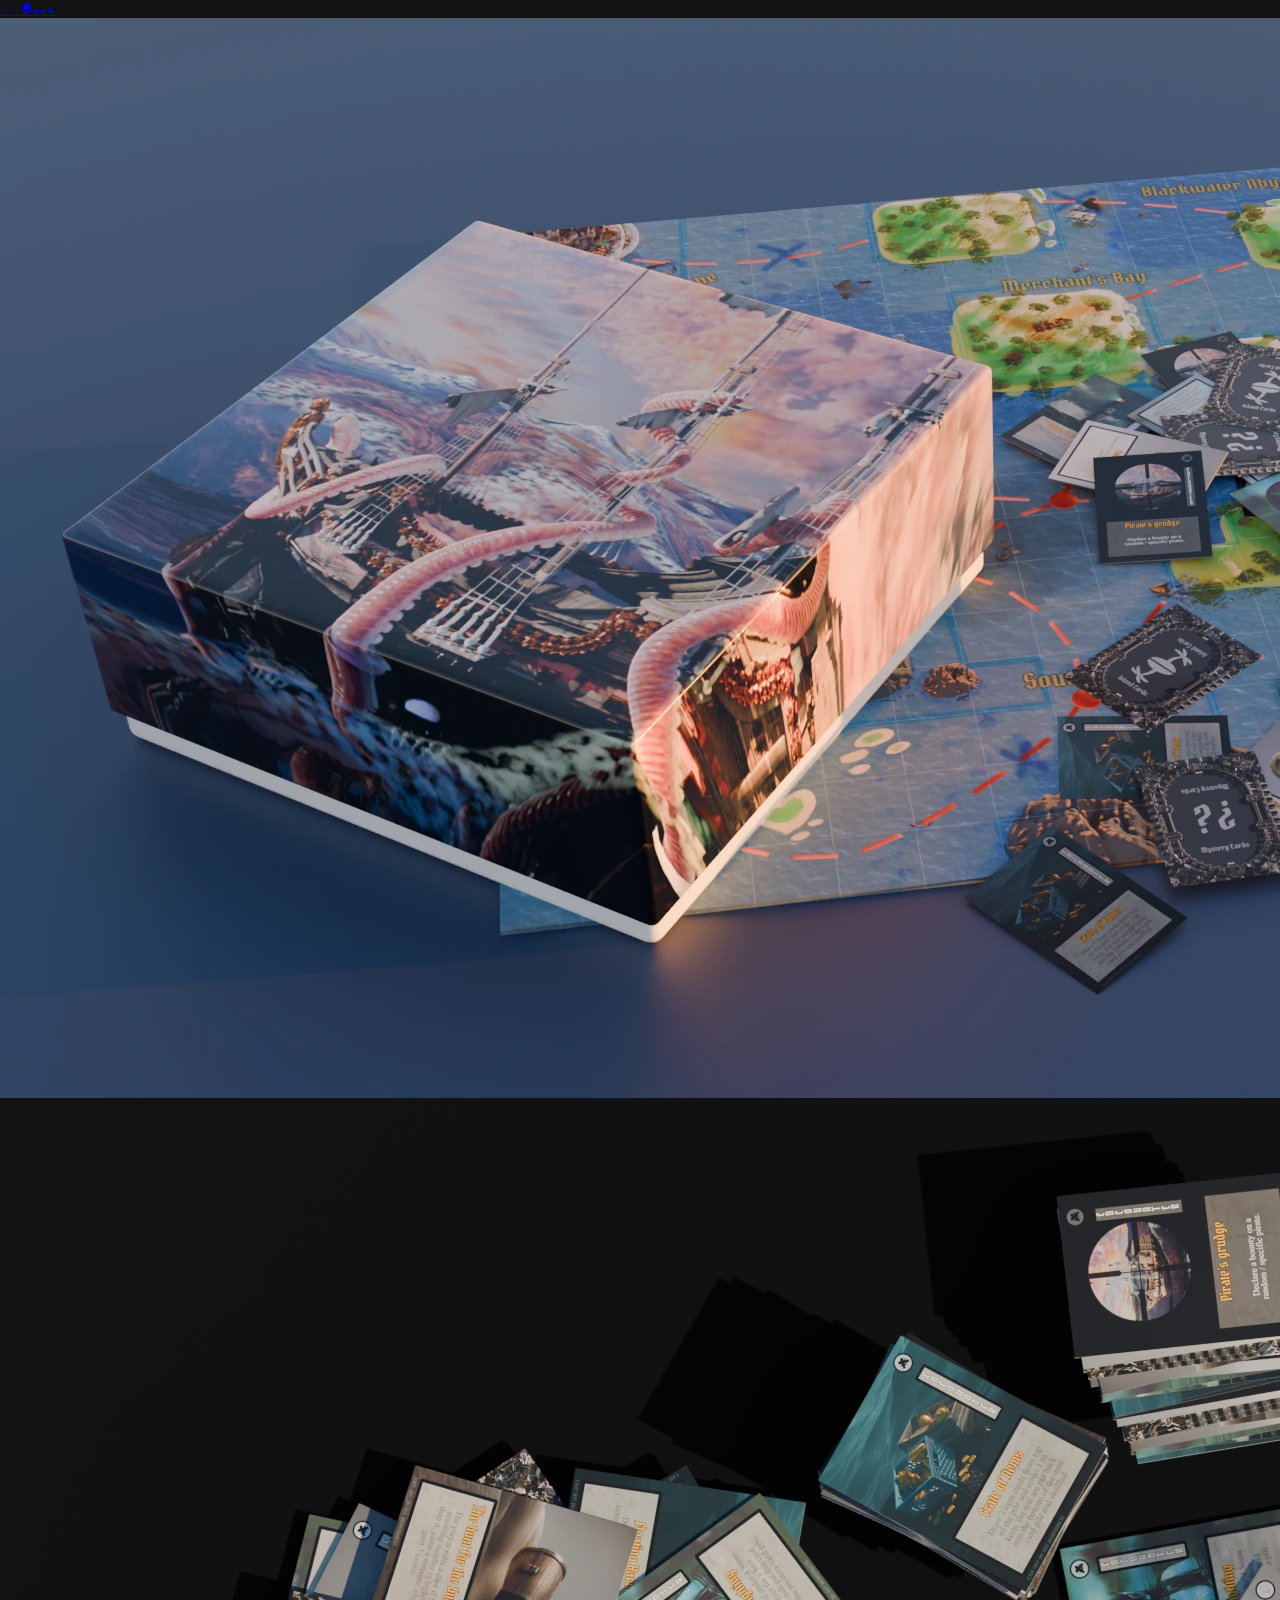
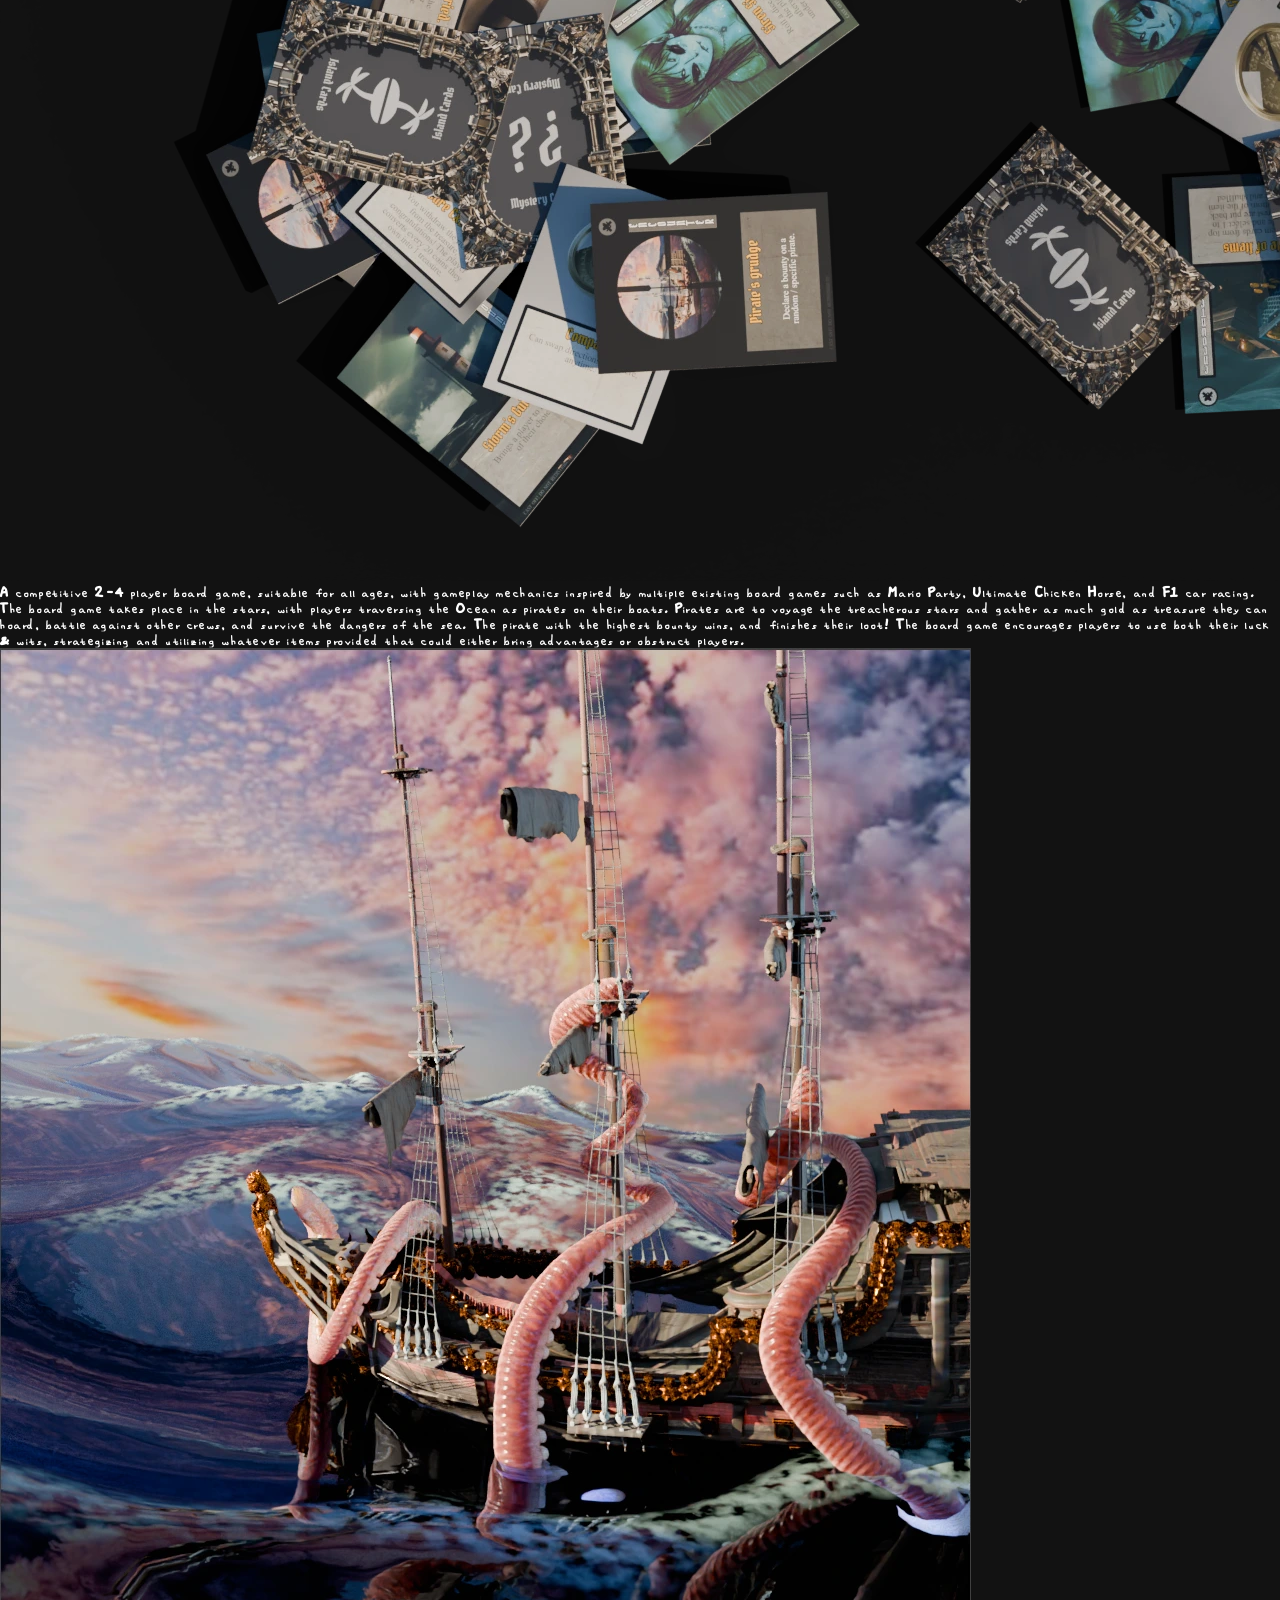
==== castoff.html @ bf1ba61a "castoff" ====
<!DOCTYPE html>
<html lang="en">
<head>
<meta charset="UTF-8">
<meta name="viewport" content="width=device-width, initial-scale=1.0">
<title>Cast Off! — Ethanael Yovan</title>
<link rel="stylesheet" href="style.css">
<link rel="stylesheet" href="project.css">
</head>
<body>

<a class="project-back" href="index.html">&larr; Back</a>

<section class="project-hero">
  <img class="project-hero__image" src="assets/projects/castoff/box.webp" alt="Cast off! board game box render">
</section>

<section class="project-gallery">
  <img class="project-gallery__image" src="assets/projects/castoff/cards.webp" alt="Cast off! game cards and components">
</section>

<section class="project-detail">
  <p class="project-detail__text">
    A competitive 2-4 player board game, suitable for all ages, with gameplay mechanics inspired by multiple existing board games such as Mario Party, Ultimate Chicken Horse, and F1 car racing. The board game takes place in the stars, with players traversing the Ocean as pirates on their boats. Pirates are to voyage the treacherous stars and gather as much gold as treasure they can hoard, battle against other crews, and survive the dangers of the sea. The pirate with the highest bounty wins, and finishes their loot! The board game encourages players to use both their luck &amp; wits, strategizing and utilizing whatever items provided that could either bring advantages or obstruct players.
  </p>
  <img class="project-detail__image" src="assets/projects/castoff/ship.webp" alt="Cast off! ship at sunset">
</section>

</body>
</html>
---- style.css ----
@font-face {
  font-family: 'CustomHand';
  src: url('assets/fonts/Mousewritten_2026-08-04_1544-Regular.ttf') format('truetype');
  font-weight: 400;
  font-display: swap;
}

:root {
  --bg: #121212;
  --fg: #ffffff;
  --font-hand: 'CustomHand', cursive;
  --edge: clamp(24px, 6vw, 110px);
}

* {
  margin: 0;
  padding: 0;
  box-sizing: border-box;
}

html, body {
  background: var(--bg);
  color: var(--fg);
  height: 100%;
}

body {
  font-family: var(--font-hand);
  letter-spacing: 0.1em;
}

.hero {
  position: relative;
  width: 100%;
  line-height: 0;
}

.hero__image {
  display: block;
  width: 100%;
  height: auto;
}

.hero__name-overlay {
  position: absolute;
  top: 32%;
  left: 62%;
  right: 4%;
  display: flex;
  flex-direction: column;
  line-height: 0.95;
}

.hero__name-line {
  font-family: var(--font-hand);
  font-weight: 400;
  font-size: 7.2vw;
  color: var(--fg);
  white-space: nowrap;
}

.hero__contact-overlay {
  position: absolute;
  top: 5%;
  right: 10%;
  display: flex;
  flex-direction: column;
  align-items: flex-end;
  text-align: right;
  line-height: 1.3;
}

.hero__contact-line {
  font-family: var(--font-hand);
  font-weight: 400;
  font-size: 1.7vw;
  color: var(--fg);
  white-space: nowrap;
}

.marquee__item span,
.quote__text span {
  transition: color 0.15s ease;
}

.marquee__item span:hover,
.quote__text span:hover {
  color: #ff0000;
}


.marquee {
  width: 100%;
  overflow: hidden;
  border-top: 2px solid var(--fg);
  border-bottom: 2px solid var(--fg);
  padding: clamp(10px, 2vw, 20px) 0;
}

.marquee__track {
  display: flex;
  width: max-content;
  white-space: nowrap;
  animation: marquee-scroll 60s linear infinite;
}

.marquee__item {
  font-family: var(--font-hand);
  font-size: clamp(1.1rem, 2.4vw, 2rem);
  color: var(--fg);
  padding: 0 clamp(20px, 3vw, 40px);
  letter-spacing: 0.02em;
}

@keyframes marquee-scroll {
  from { transform: translateX(0); }
  to { transform: translateX(-50%); }
}

@media (prefers-reduced-motion: reduce) {
  .marquee__track {
    animation: none;
  }
}



.links-wrap {
  padding: 0 0 clamp(16px, 3vw, 32px);
}

.links-wrap .marquee {
  transition: border-color 0.15s ease;
}

.links-wrap .marquee:has(.marquee__link:hover) {
  border-color: #ff0000;
}

.marquee__link {
  display: inline-flex;
  align-items: center;
  color: inherit;
  text-decoration: none;
}

.marquee__divider {
  display: inline-flex;
  align-items: center;
  font-family: var(--font-hand);
  font-size: clamp(1.1rem, 2.4vw, 2rem);
  color: var(--fg);
  opacity: 0.4;
  padding: 0 clamp(4px, 0.8vw, 10px);
  transition: color 0.15s ease, opacity 0.15s ease;
}

.marquee__link:hover .marquee__item {
  color: #ff0000;
}

.marquee__link:hover + .marquee__divider,
.marquee__divider:has(+ .marquee__link:hover) {
  color: #ff0000;
  opacity: 1;
}



.projects {
  width: 100%;
  padding: clamp(32px, 6vw, 72px) var(--edge);
}

.projects__list {
  display: flex;
  flex-direction: column;
  gap: clamp(28px, 5vw, 56px);
}

.project-card {
  display: flex;
  gap: clamp(20px, 3vw, 40px);
  align-items: flex-start;
}

.project-card__thumb-link {
  flex: 0 0 46%;
  width: 46%;
  display: block;
}

.project-card__thumb {
  width: 100%;
  aspect-ratio: 16 / 9;
  height: auto;
  object-fit: cover;
  border-radius: 6px;
  display: block;
  border: 3px solid transparent;
  transition: transform 0.25s ease, box-shadow 0.25s ease, border-color 0.25s ease;
}

.project-card__thumb-link:hover .project-card__thumb,
.project-card__thumb-link:focus-visible .project-card__thumb {
  transform: translateY(-8px) scale(1.03);
  box-shadow: 0 18px 30px rgba(0, 0, 0, 0.5);
  border-color: #ff0000;
}

.project-card__body {
  flex: 1;
  min-width: 0;
}

.project-card__name {
  font-family: var(--font-hand);
  font-weight: 400;
  font-size: 3vw;
  color: var(--fg);
  margin-bottom: clamp(8px, 1.4vw, 16px);
}

.project-card__description {
  font-family: var(--font-hand);
  font-weight: 400;
  font-size: 2vw;
  line-height: 1.5;
  color: var(--fg);
  opacity: 0.85;
}

@media (max-width: 700px) {
  .project-card {
    flex-direction: column;
  }

  .project-card__thumb-link {
    width: 100%;
  }
}


.quote {
  width: 100%;
  padding: clamp(48px, 8vw, 96px) var(--edge);
  display: flex;
  justify-content: center;
  align-items: center;
  text-align: center;
}

.quote__text {
  font-family: var(--font-hand);
  font-weight: 400;
  font-size: clamp(1.4rem, 3.4vw, 2.6rem);
  line-height: 1.3;
  color: var(--fg);
  max-width: 900px;
}



.gallery {
  width: 100%;
  padding: clamp(32px, 6vw, 72px) var(--edge) var(--edge);
}

.gallery__grid {
  column-count: 6;
  column-gap: clamp(10px, 1.2vw, 18px);
}

.gallery__item {
  width: 100%;
  display: block;
  margin-bottom: clamp(10px, 1.2vw, 18px);

  padding: 0;
  border: none;
  background: transparent;
  cursor: pointer;

  break-inside: avoid;
}

.gallery__item img {
  width: 100%;
  height: auto;
  display: block;

  transition: transform 0.25s ease, opacity 0.25s ease;
}


/* hover */
.gallery__item:hover img {
  transform: scale(1.03);
  opacity: 0.85;
}


/* keyboard accessibility */
.gallery__item:focus-visible {
  outline: 2px solid var(--fg);
  outline-offset: 6px;
}




.lightbox {
  position: fixed;
  inset: 0;

  background: rgba(0,0,0,0.9);

  display: flex;
  justify-content: center;
  align-items: center;

  z-index: 9999;

  opacity: 0;
  pointer-events: none;

  transition: opacity 0.3s ease;
}


.lightbox.active {
  opacity: 1;
  pointer-events: auto;
}


.lightbox__img {
  max-width: 90vw;
  max-height: 90vh;

  object-fit: contain;

  animation: zoom 0.25s ease;
}


.lightbox__close {
  position: absolute;

  top: 30px;
  right: 40px;

  background: none;
  border: none;

  color: white;

  font-size: 50px;
  font-family: inherit;

  cursor: pointer;
}


@keyframes zoom {
  from {
    transform: scale(0.8);
    opacity: 0;
  }

  to {
    transform: scale(1);
    opacity: 1;
  }
}


@media (max-width: 1100px) {
  .gallery__grid {
    column-count: 4;
  }
}


@media (max-width: 900px) {
  .gallery__grid {
    column-count: 3;
  }
}



@media (max-width: 600px) {
  .gallery__grid {
    column-count: 2;
  }
}


body {
  cursor: url("assets/cursors/cursor.png") 16 16, auto;
}



a,
button,
.gallery__item {
  cursor: url("assets/cursors/pointer.png") 16 16, pointer;
}



input,
textarea,
[contenteditable="true"],
.marquee,
.quote,
.projects,
.hero__name-overlay,
.hero__contact-overlay {
  cursor: url("assets/cursors/text.png") 16 16, text;
}



a:active,
button:active,
.gallery__item:active {
  cursor: url("assets/cursors/clicking.png") 16 16, pointer;
}
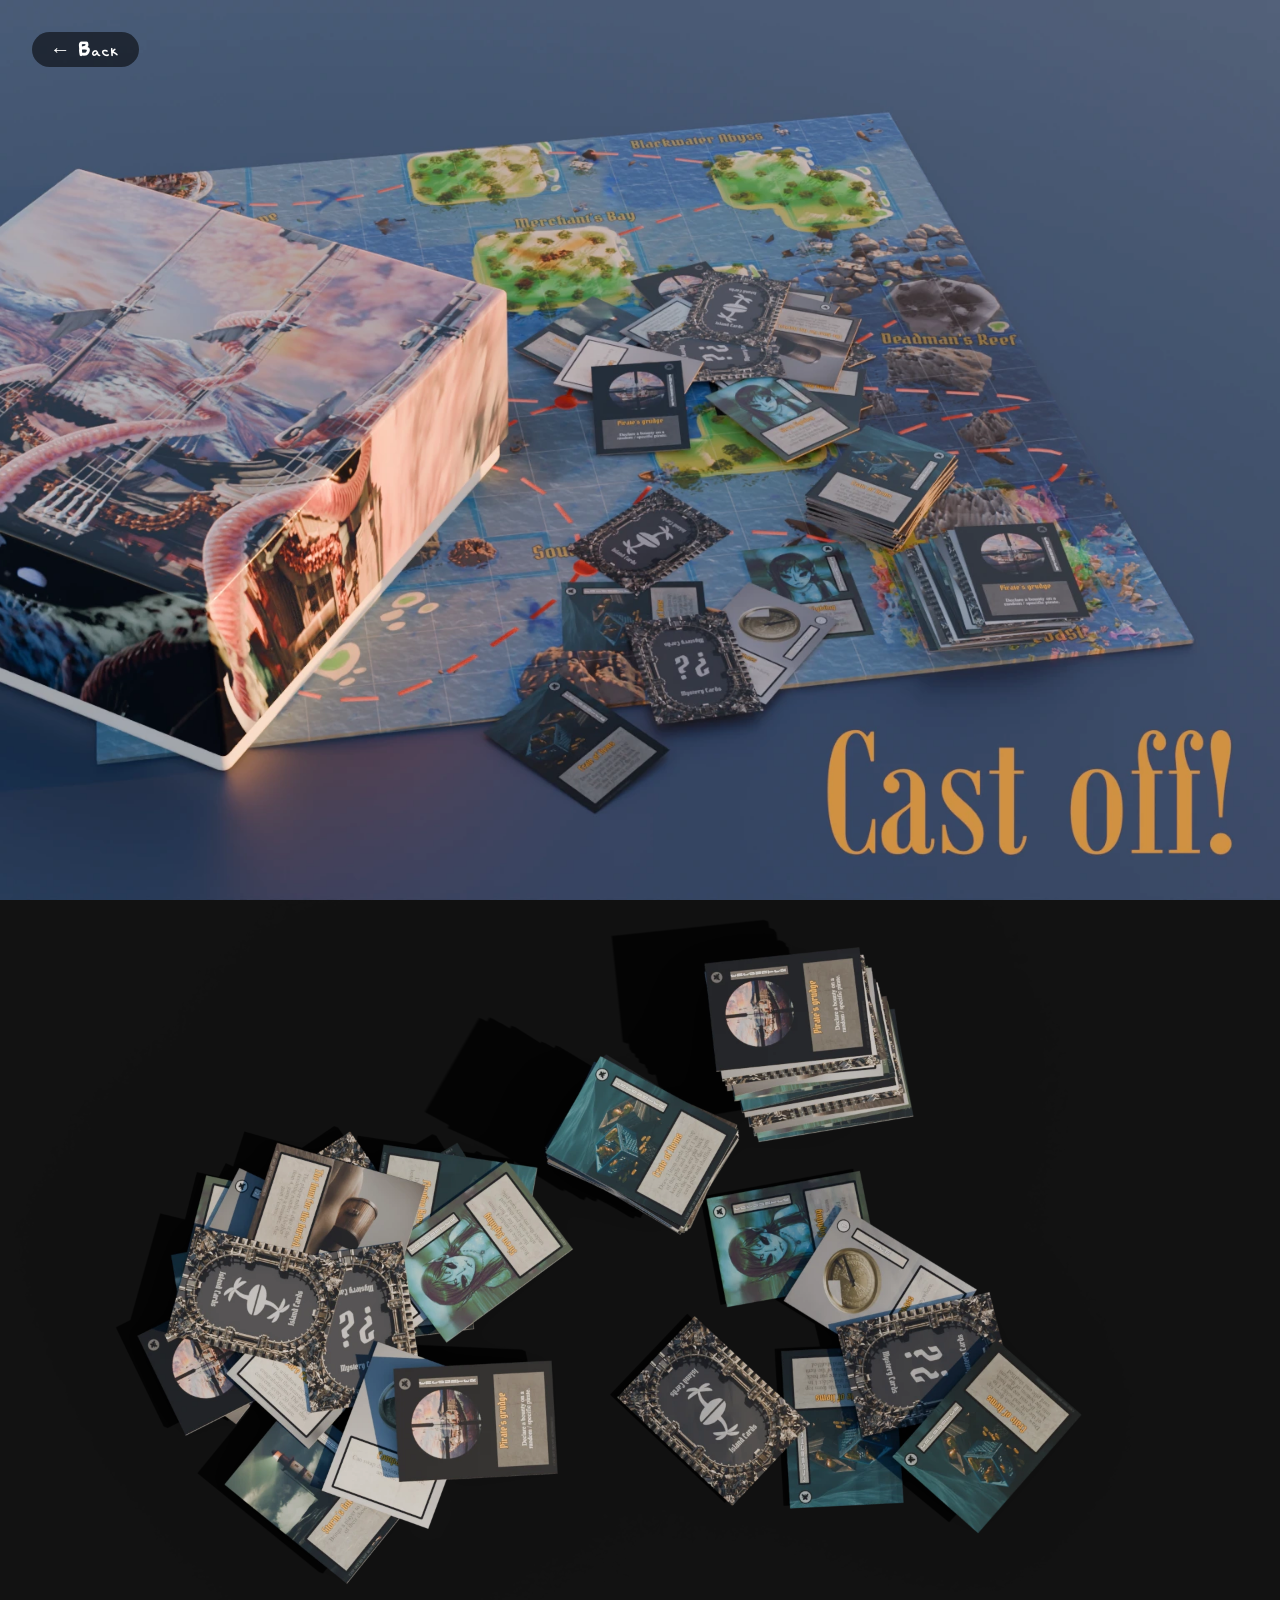
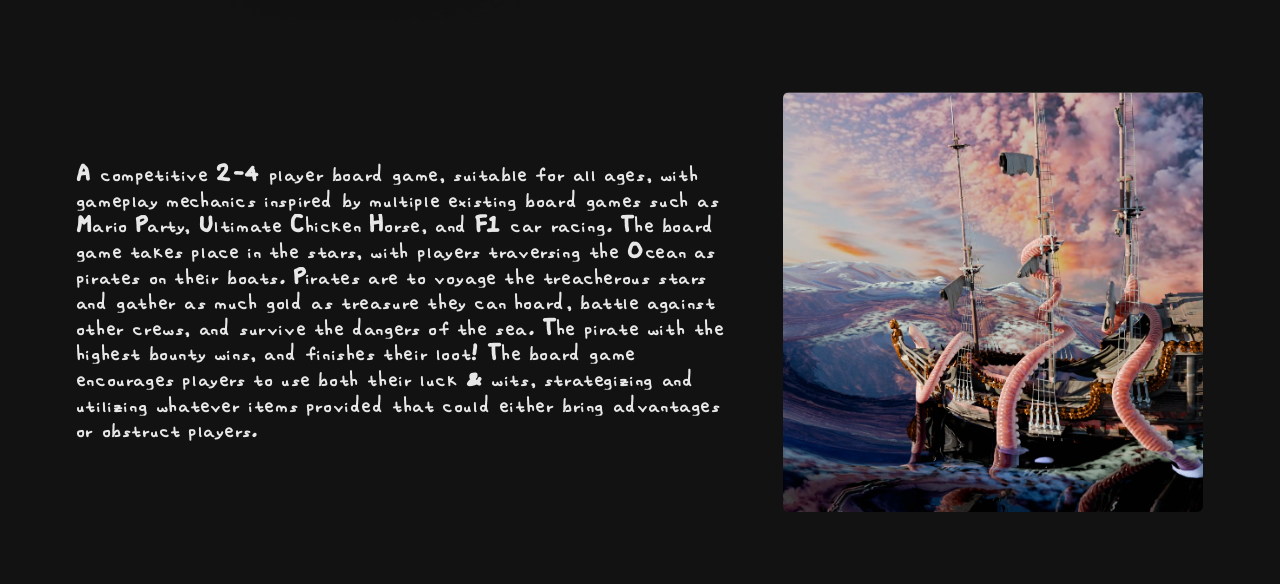
==== commit c6bd8653: "Update castoff.html" ====
--- a/castoff.html
+++ b/castoff.html
@@ -5,7 +5,7 @@
 <meta name="viewport" content="width=device-width, initial-scale=1.0">
 <title>Cast Off! — Ethanael Yovan</title>
 <link rel="stylesheet" href="style.css">
-<link rel="stylesheet" href="project.css">
+<link rel="stylesheet" href="Project.css">
 </head>
 <body>
 
--- a/Project.css
+++ b/Project.css
@@ -0,0 +1,107 @@
+/* =========================
+   PROJECT DETAIL PAGES
+   (shared by castoff.html, flopipe.html, etc.)
+========================= */
+
+.project-back {
+  position: fixed;
+  top: clamp(16px, 3vw, 32px);
+  left: clamp(16px, 3vw, 32px);
+  z-index: 10;
+
+  font-family: var(--font-hand);
+  font-size: clamp(1rem, 1.6vw, 1.3rem);
+  color: var(--fg);
+  text-decoration: none;
+
+  background: rgba(0, 0, 0, 0.55);
+  padding: 6px 18px;
+  border-radius: 999px;
+
+  transition: opacity 0.2s ease;
+}
+
+.project-back:hover {
+  opacity: 0.65;
+}
+
+/* ---- hero image + title overlay ---- */
+
+.project-hero {
+  position: relative;
+  width: 100%;
+  height: 100svh;
+  overflow: hidden;
+}
+
+.project-hero__image {
+  display: block;
+  width: 100%;
+  height: 100%;
+  object-fit: cover;
+  object-position: bottom right;
+}
+
+.project-hero__title {
+  position: absolute;
+  bottom: 6%;
+  right: 5%;
+  font-family: var(--font-hand);
+  font-weight: 400;
+  font-size: clamp(2.2rem, 6vw, 5rem);
+  color: #e8823c;
+  text-shadow: 0 4px 18px rgba(0, 0, 0, 0.55);
+}
+
+/* ---- scattered components / gallery image ---- */
+
+.project-gallery {
+  width: 100%;
+  background: var(--bg);
+}
+
+.project-gallery__image {
+  display: block;
+  width: 100%;
+  height: auto;
+}
+
+/* ---- description + side image ---- */
+
+.project-detail {
+  width: 100%;
+  padding: clamp(32px, 6vw, 72px) var(--edge);
+  display: flex;
+  gap: clamp(28px, 4vw, 56px);
+  align-items: center;
+}
+
+.project-detail__text {
+  flex: 1.4;
+  font-family: var(--font-hand);
+  font-weight: 400;
+  font-size: 2vw;
+  line-height: 1;
+  color: var(--fg);
+  opacity: 0.9;
+}
+
+.project-detail__image {
+  flex: 1;
+  width: 100%;
+  max-width: 420px;
+  aspect-ratio: 1 / 1;
+  object-fit: cover;
+  border-radius: 6px;
+  display: block;
+}
+
+@media (max-width: 800px) {
+  .project-detail {
+    flex-direction: column;
+  }
+
+  .project-detail__image {
+    max-width: 100%;
+  }
+}
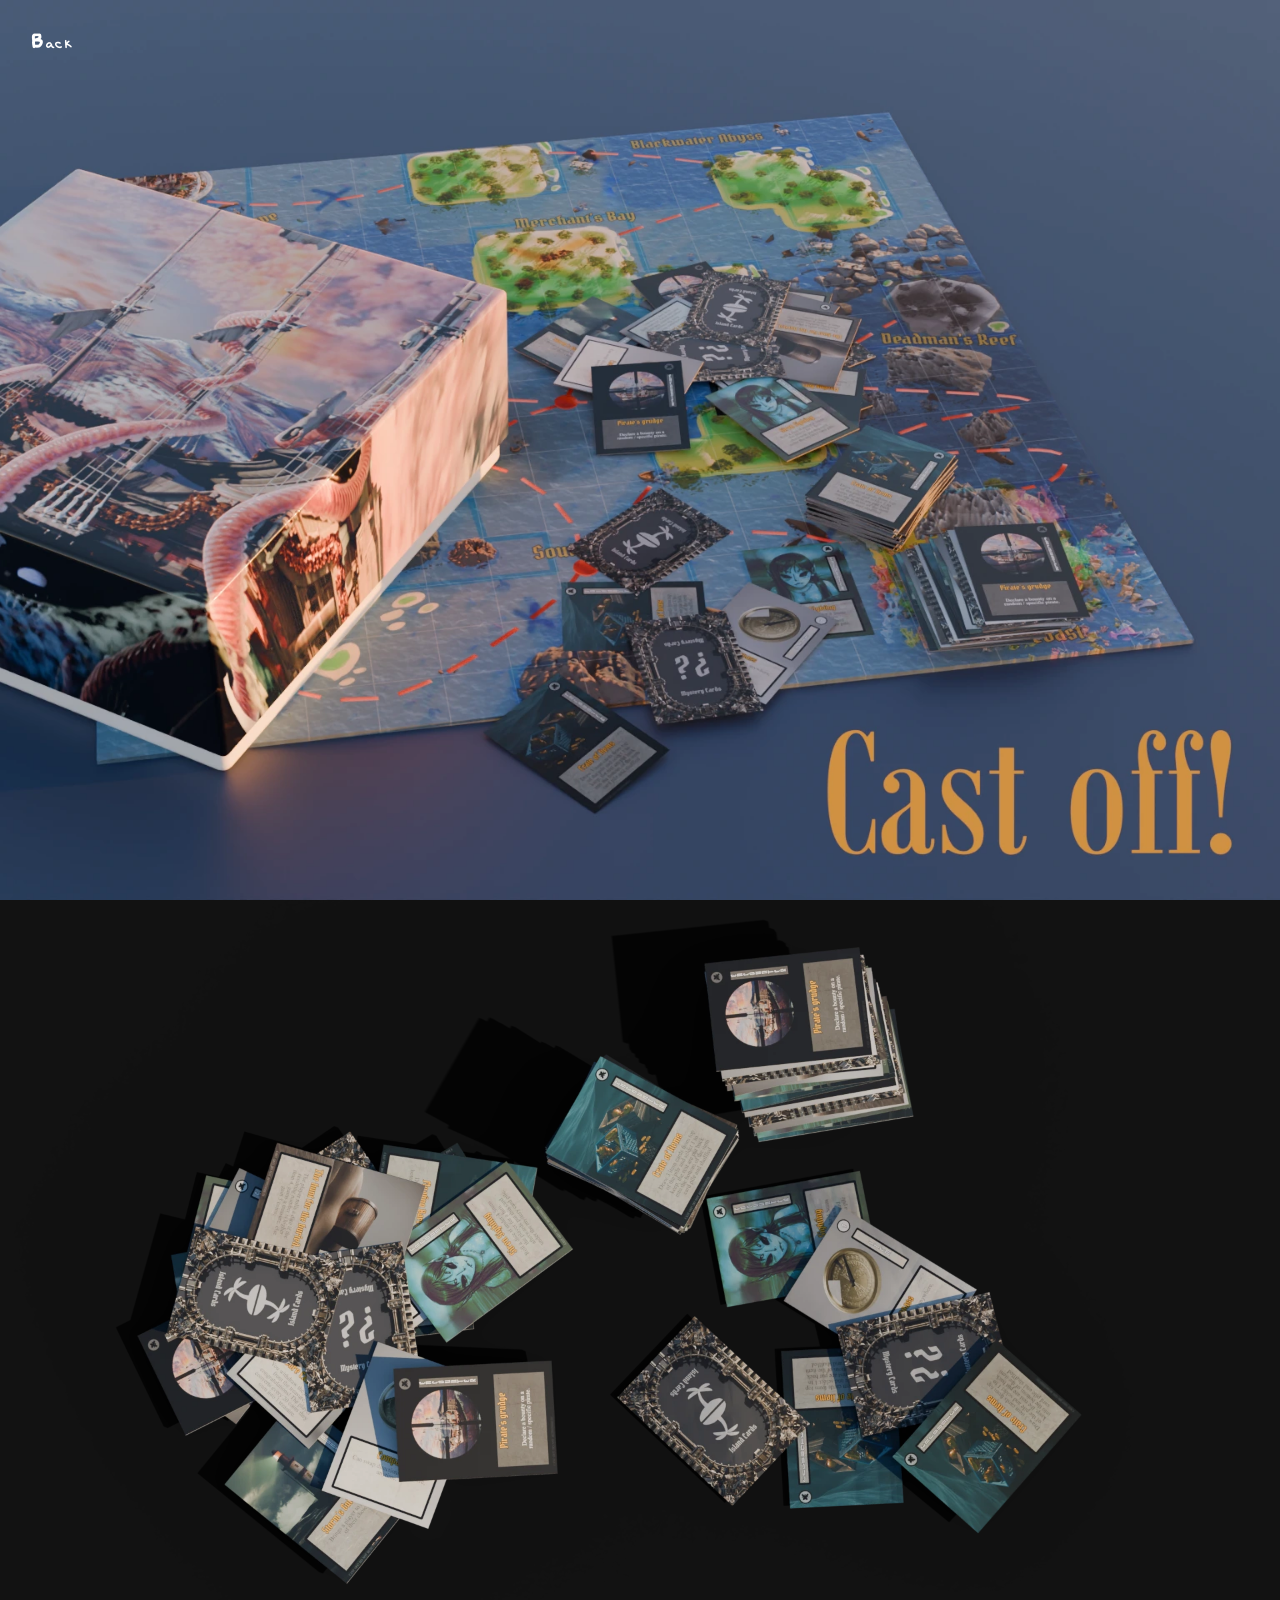
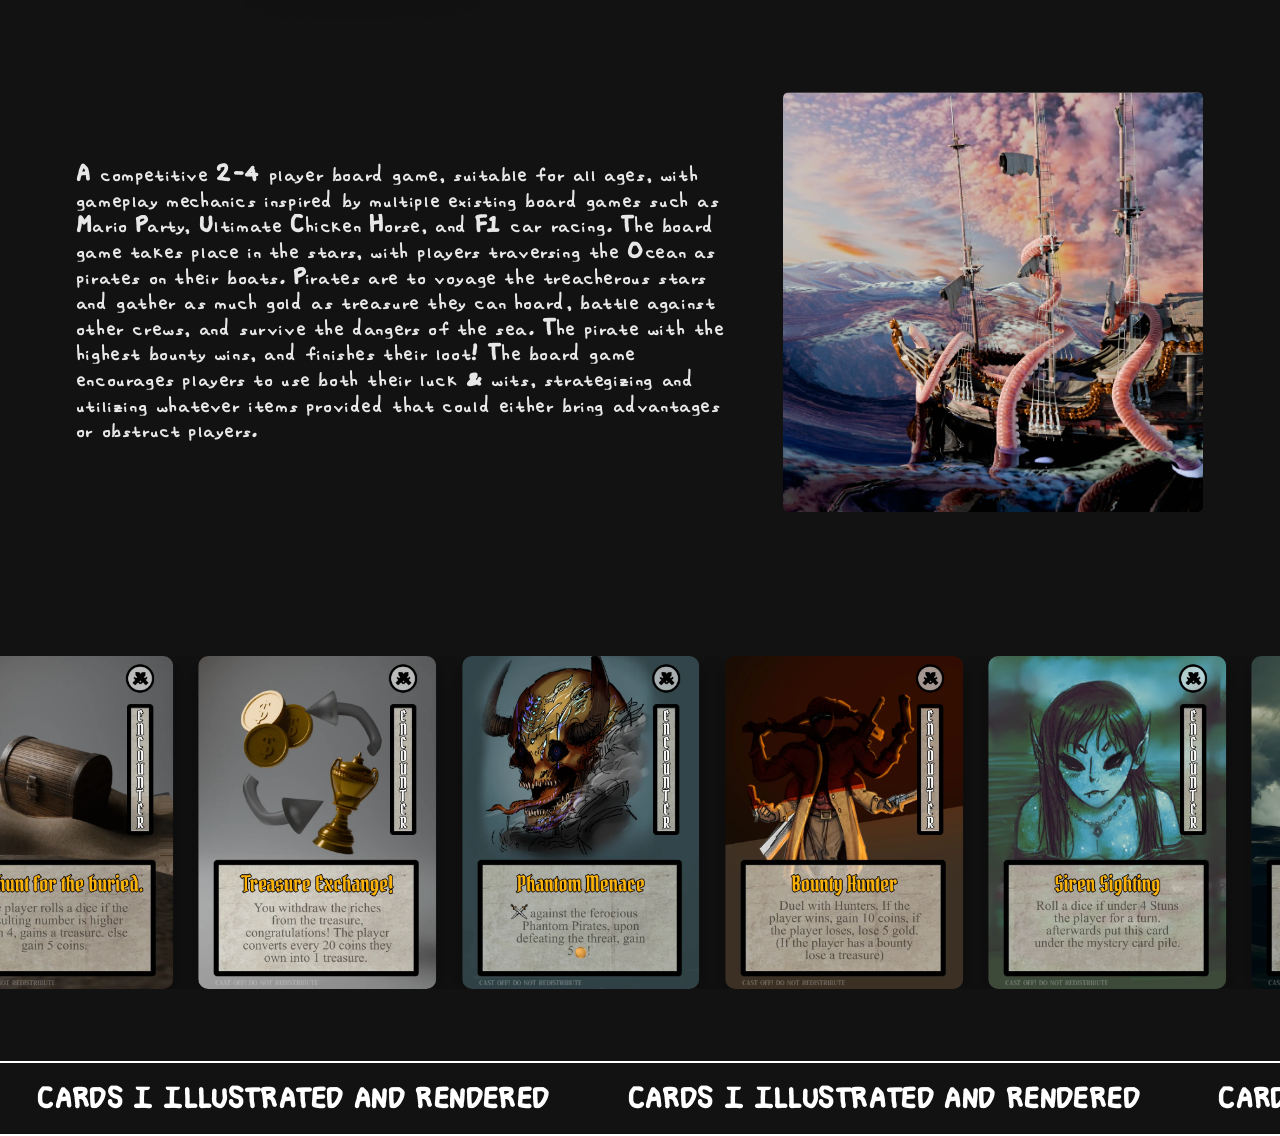
==== commit d6a632cd: "castoff final" ====
--- a/castoff.html
+++ b/castoff.html
@@ -9,7 +9,7 @@
 </head>
 <body>
 
-<a class="project-back" href="index.html">&larr; Back</a>
+<a class="project-back" href="index.html">Back</a>
 
 <section class="project-hero">
   <img class="project-hero__image" src="assets/projects/castoff/box.webp" alt="Cast off! board game box render">
@@ -26,5 +26,54 @@
   <img class="project-detail__image" src="assets/projects/castoff/ship.webp" alt="Cast off! ship at sunset">
 </section>
 
+<section class="card-carousel" id="castoffCardCarousel" aria-label="Card designs">
+  <div class="card-carousel__viewport">
+    <div class="card-carousel__track"></div>
+  </div>
+</section>
+
+<script src="carousel.js"></script>
+<script>
+  // Add or remove card image paths here to update the carousel — no other edits needed.
+  initCardCarousel('#castoffCardCarousel', [
+    'assets/projects/castoff/cards/18.webp',
+    'assets/projects/castoff/cards/26.webp',
+    'assets/projects/castoff/cards/28.webp',
+    'assets/projects/castoff/cards/30.webp',
+    'assets/projects/castoff/cards/32.webp',
+    'assets/projects/castoff/cards/34.webp',
+    'assets/projects/castoff/cards/36.webp',
+    'assets/projects/castoff/cards/38.webp',
+    'assets/projects/castoff/cards/45.webp',
+    'assets/projects/castoff/cards/51.webp',
+    'assets/projects/castoff/cards/55.webp',
+    'assets/projects/castoff/cards/57.webp',
+    'assets/projects/castoff/cards/59.webp',
+    'assets/projects/castoff/cards/75.webp',
+    'assets/projects/castoff/cards/77.webp',
+    'assets/projects/castoff/cards/79.webp',
+    'assets/projects/castoff/cards/85.webp',
+    'assets/projects/castoff/cards/mystery%20card%20back.webp',
+    'assets/projects/castoff/cards/mystery%20card%20back%20(2).webp',
+    'assets/projects/castoff/cards/mystery%20card%20back%20(3).webp',
+    'assets/projects/castoff/cards/mystery%20card%20back%20(4).webp',
+    'assets/projects/castoff/cards/mystery%20card%20back%20(5).webp',
+    'assets/projects/castoff/cards/mystery%20card%20back%20(6).webp'
+  ]);
+</script>
+
+<section class="marquee" aria-hidden="true">
+  <div class="marquee__track">
+    <span class="marquee__item">CARDS I ILLUSTRATED AND RENDERED</span>
+    <span class="marquee__item">CARDS I ILLUSTRATED AND RENDERED</span>
+    <span class="marquee__item">CARDS I ILLUSTRATED AND RENDERED</span>
+    <span class="marquee__item">CARDS I ILLUSTRATED AND RENDERED</span>
+    <span class="marquee__item">CARDS I ILLUSTRATED AND RENDERED</span>
+    <span class="marquee__item">CARDS I ILLUSTRATED AND RENDERED</span>
+    <span class="marquee__item">CARDS I ILLUSTRATED AND RENDERED</span>
+    <span class="marquee__item">CARDS I ILLUSTRATED AND RENDERED</span>
+  </div>
+</section>
+
 </body>
 </html>
--- a/Project.css
+++ b/Project.css
@@ -14,15 +14,13 @@
   color: var(--fg);
   text-decoration: none;
 
-  background: rgba(0, 0, 0, 0.55);
-  padding: 6px 18px;
-  border-radius: 999px;
-
-  transition: opacity 0.2s ease;
+  display: inline-block;
+  transition: color 0.2s ease, transform 0.2s ease;
 }
 
 .project-back:hover {
-  opacity: 0.65;
+  color: #ff0000;
+  transform: scale(2) rotate(-4deg);
 }
 
 /* ---- hero image + title overlay ---- */
@@ -104,4 +102,41 @@
   .project-detail__image {
     max-width: 100%;
   }
+}
+
+/* ---- card carousel ---- */
+
+.card-carousel {
+  width: 100%;
+  padding: clamp(32px, 6vw, 72px) 0;
+  display: flex;
+  align-items: center;
+}
+
+.card-carousel__viewport {
+  flex: 1;
+  overflow: hidden;
+}
+
+.card-carousel__track {
+  display: flex;
+  gap: clamp(14px, 2vw, 28px);
+  width: max-content;
+  cursor: grab;
+  touch-action: pan-y;
+  user-select: none;
+}
+
+.card-carousel__track:active {
+  cursor: grabbing;
+}
+
+.card-carousel__item {
+  height: clamp(200px, 26vw, 380px);
+  width: auto;
+  border-radius: 10px;
+  display: block;
+  flex-shrink: 0;
+  pointer-events: none;
+  box-shadow: 0 10px 24px rgba(0, 0, 0, 0.4);
 }
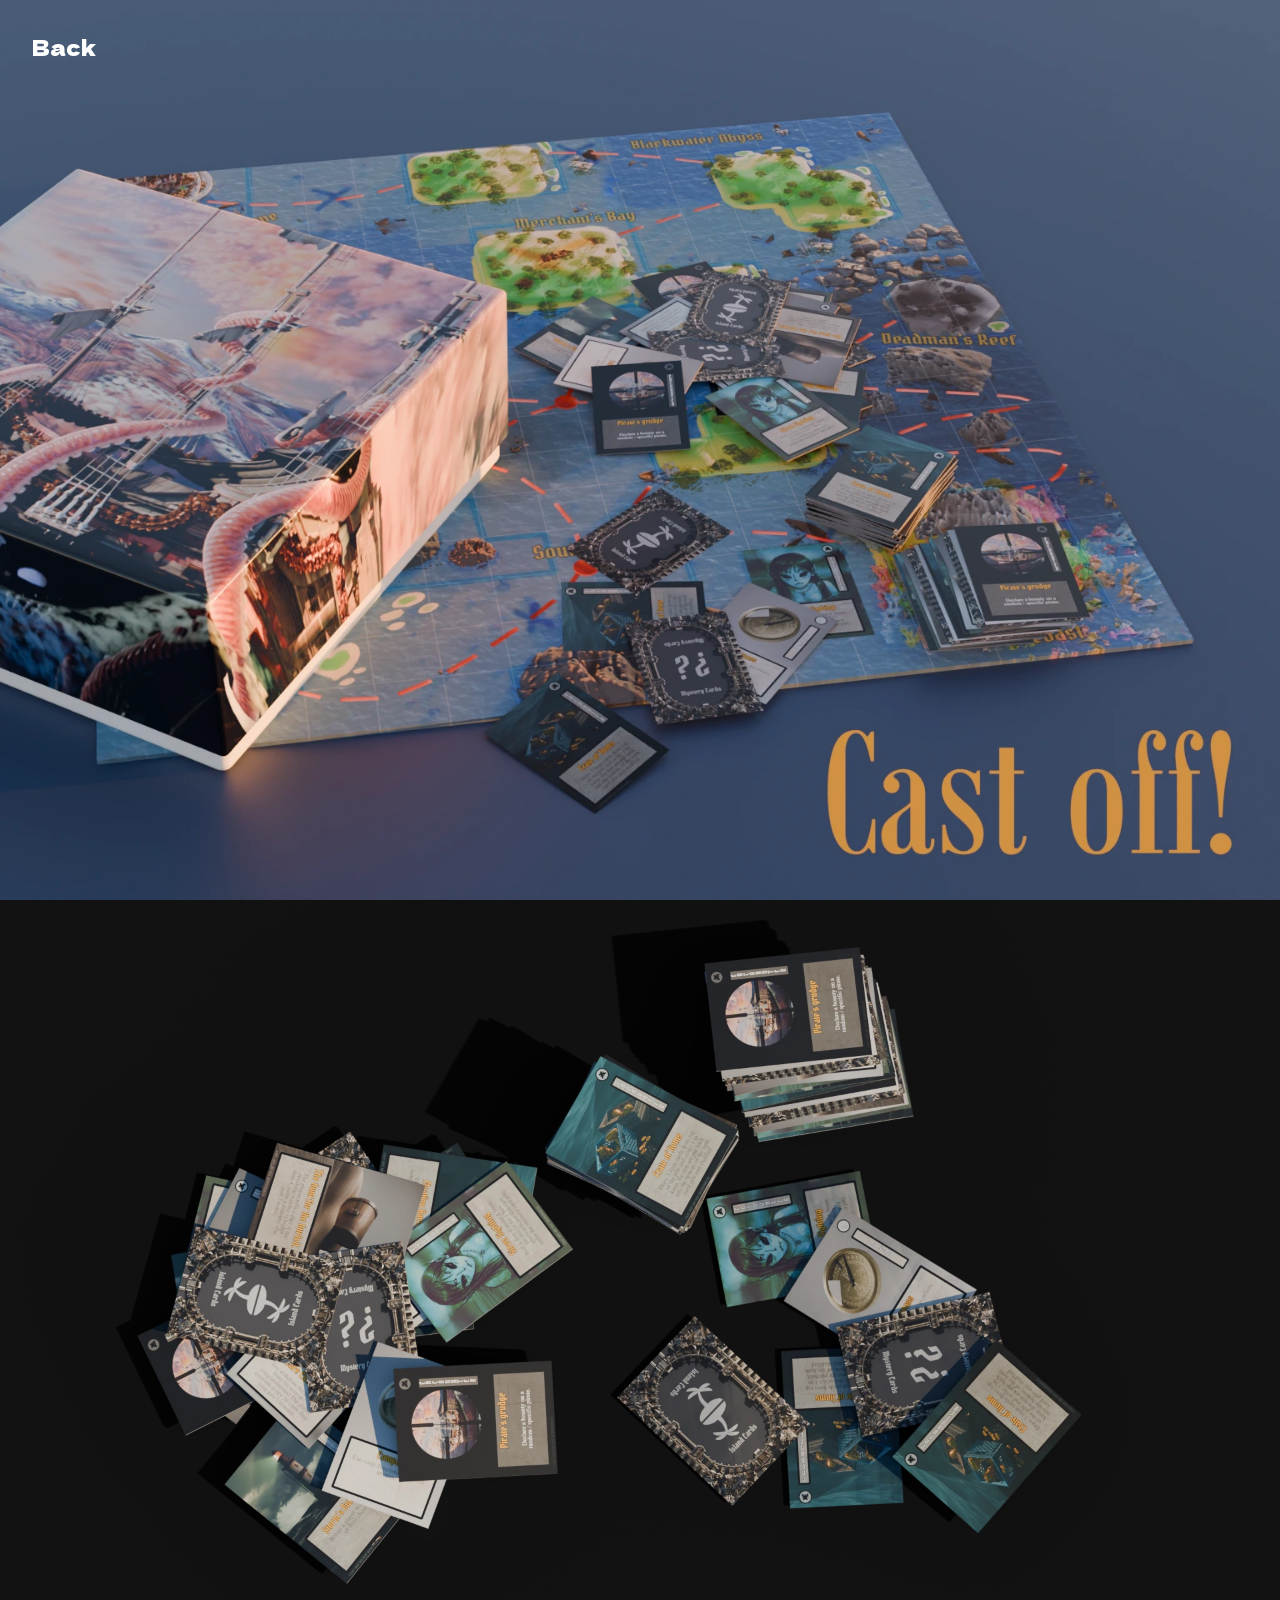
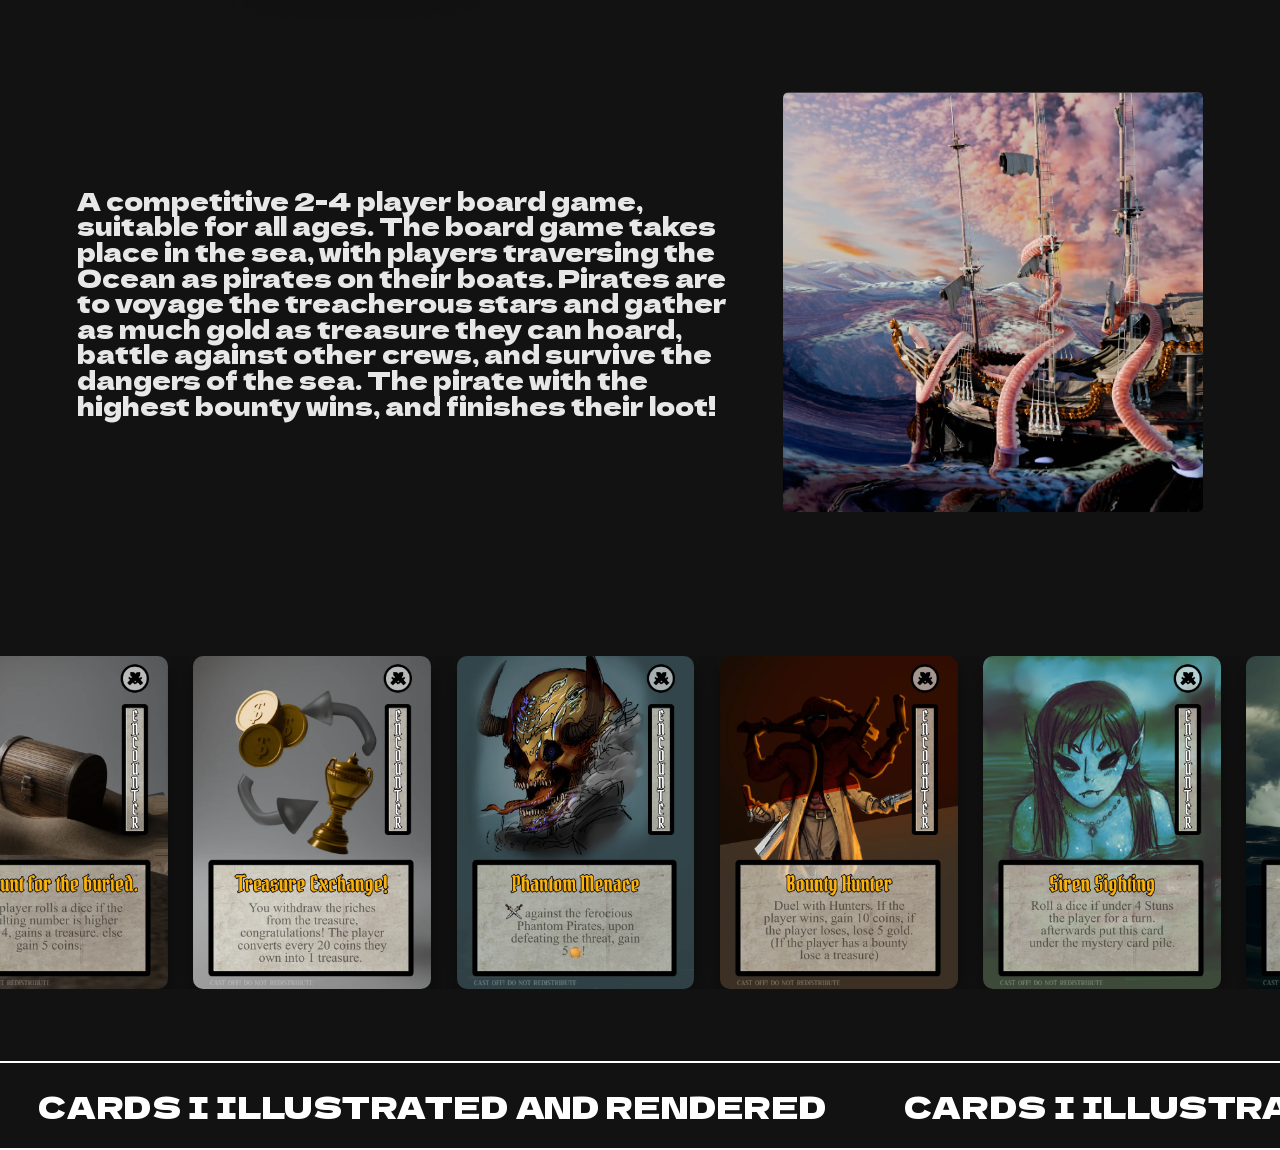
==== commit d6a4ade8: "change font" ====
--- a/castoff.html
+++ b/castoff.html
@@ -21,7 +21,7 @@
 
 <section class="project-detail">
   <p class="project-detail__text">
-    A competitive 2-4 player board game, suitable for all ages, with gameplay mechanics inspired by multiple existing board games such as Mario Party, Ultimate Chicken Horse, and F1 car racing. The board game takes place in the stars, with players traversing the Ocean as pirates on their boats. Pirates are to voyage the treacherous stars and gather as much gold as treasure they can hoard, battle against other crews, and survive the dangers of the sea. The pirate with the highest bounty wins, and finishes their loot! The board game encourages players to use both their luck &amp; wits, strategizing and utilizing whatever items provided that could either bring advantages or obstruct players.
+    A competitive 2-4 player board game, suitable for all ages. The board game takes place in the sea, with players traversing the Ocean as pirates on their boats. Pirates are to voyage the treacherous stars and gather as much gold as treasure they can hoard, battle against other crews, and survive the dangers of the sea. The pirate with the highest bounty wins, and finishes their loot!
   </p>
   <img class="project-detail__image" src="assets/projects/castoff/ship.webp" alt="Cast off! ship at sunset">
 </section>
--- a/style.css
+++ b/style.css
@@ -1,6 +1,6 @@
 @font-face {
   font-family: 'CustomHand';
-  src: url('assets/fonts/Mousewritten_2026-08-04_1544-Regular.ttf') format('truetype');
+  src: url('assets/fonts/DelaGothicOne-Regular.ttf') format('truetype');
   font-weight: 400;
   font-display: swap;
 }
@@ -26,7 +26,7 @@
 
 body {
   font-family: var(--font-hand);
-  letter-spacing: 0.1em;
+  letter-spacing: 0.000em;
 }
 
 .hero {
@@ -43,8 +43,8 @@
 
 .hero__name-overlay {
   position: absolute;
-  top: 32%;
-  left: 62%;
+  top: 30%;
+  left: 55%;
   right: 4%;
   display: flex;
   flex-direction: column;
@@ -173,71 +173,87 @@
 }
 
 .projects__list {
-  display: flex;
-  flex-direction: column;
-  gap: clamp(28px, 5vw, 56px);
+  display: grid;
+  grid-template-columns: repeat(2, 1fr);
+  gap: clamp(14px, 2.4vw, 32px);
 }
 
 .project-card {
-  display: flex;
-  gap: clamp(20px, 3vw, 40px);
-  align-items: flex-start;
-}
-
-.project-card__thumb-link {
-  flex: 0 0 46%;
-  width: 46%;
   display: block;
-}
-
-.project-card__thumb {
+  text-decoration: none;
+  color: inherit;
+}
+
+.project-card__frame {
+  position: relative;
   width: 100%;
   aspect-ratio: 16 / 9;
-  height: auto;
-  object-fit: cover;
   border-radius: 6px;
-  display: block;
+  overflow: hidden;
   border: 3px solid transparent;
   transition: transform 0.25s ease, box-shadow 0.25s ease, border-color 0.25s ease;
 }
 
-.project-card__thumb-link:hover .project-card__thumb,
-.project-card__thumb-link:focus-visible .project-card__thumb {
+.project-card:hover .project-card__frame,
+.project-card:focus-visible .project-card__frame {
   transform: translateY(-8px) scale(1.03);
   box-shadow: 0 18px 30px rgba(0, 0, 0, 0.5);
   border-color: #ff0000;
 }
 
-.project-card__body {
-  flex: 1;
-  min-width: 0;
+.project-card__thumb {
+  position: absolute;
+  inset: 0;
+  width: 100%;
+  height: 100%;
+  object-fit: cover;
+  display: block;
+}
+
+.project-card__overlay {
+  position: absolute;
+  inset: 0;
+  display: flex;
+  flex-direction: column;
+  justify-content: flex-start;
+  padding: clamp(14px, 2.4vw, 28px);
+  background: rgba(0, 0, 0, 0);
+  opacity: 0;
+  transition: opacity 0.25s ease, background 0.25s ease;
+}
+
+.project-card:hover .project-card__overlay,
+.project-card:focus-visible .project-card__overlay {
+  opacity: 1;
+  background: rgba(0, 0, 0, 0.8);
 }
 
 .project-card__name {
   font-family: var(--font-hand);
   font-weight: 400;
-  font-size: 3vw;
-  color: var(--fg);
-  margin-bottom: clamp(8px, 1.4vw, 16px);
+  font-size: 4vw;
+  color: var(--fg);
+  margin-bottom: clamp(4px, 0.8vw, 10px);
+  transform: translateY(10px);
+  transition: transform 0.25s ease;
 }
 
 .project-card__description {
   font-family: var(--font-hand);
   font-weight: 400;
-  font-size: 2vw;
-  line-height: 1.5;
-  color: var(--fg);
-  opacity: 0.85;
-}
-
-@media (max-width: 700px) {
-  .project-card {
-    flex-direction: column;
-  }
-
-  .project-card__thumb-link {
-    width: 100%;
-  }
+  font-size: 1.5vw;
+  line-height: 1.4;
+  color: var(--fg);
+  opacity: 0.9;
+  transform: translateY(10px);
+  transition: transform 0.25s ease 0.03s;
+}
+
+.project-card:hover .project-card__name,
+.project-card:hover .project-card__description,
+.project-card:focus-visible .project-card__name,
+.project-card:focus-visible .project-card__description {
+  transform: translateY(0);
 }
 
 
